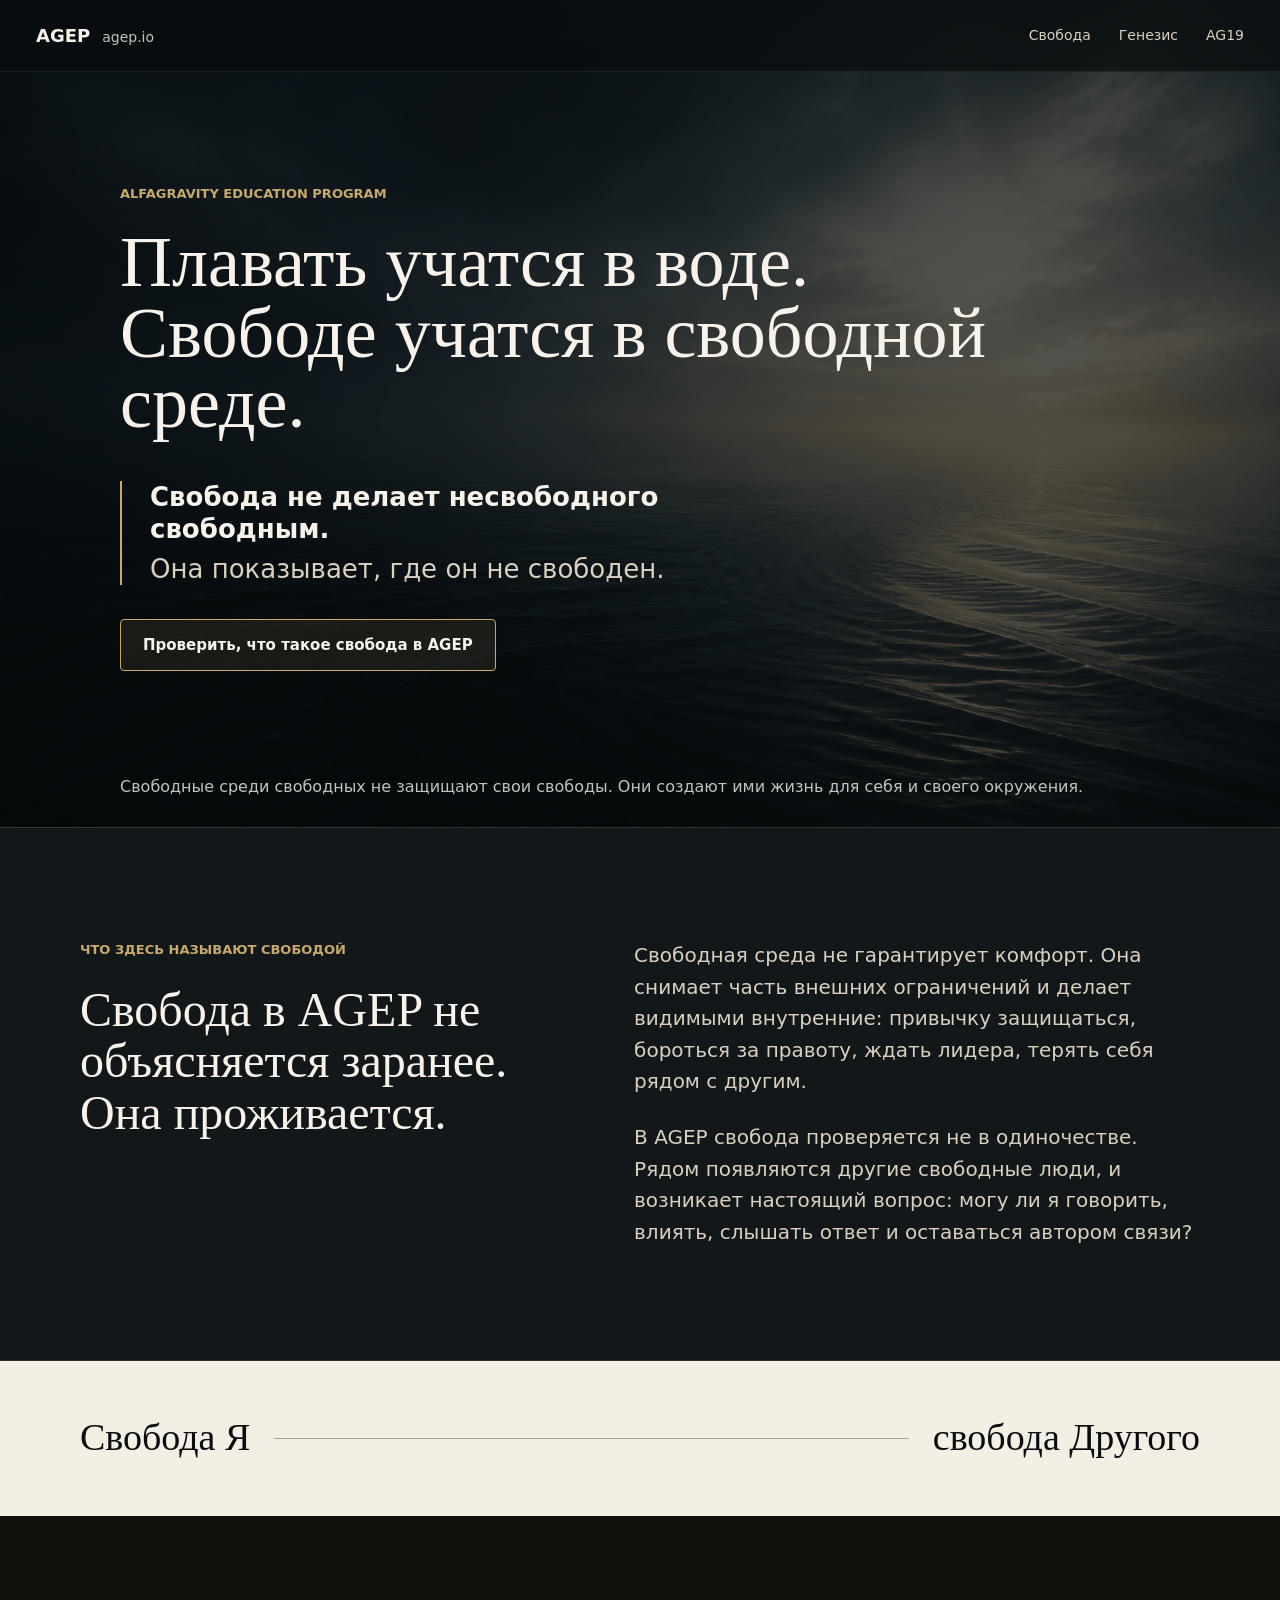
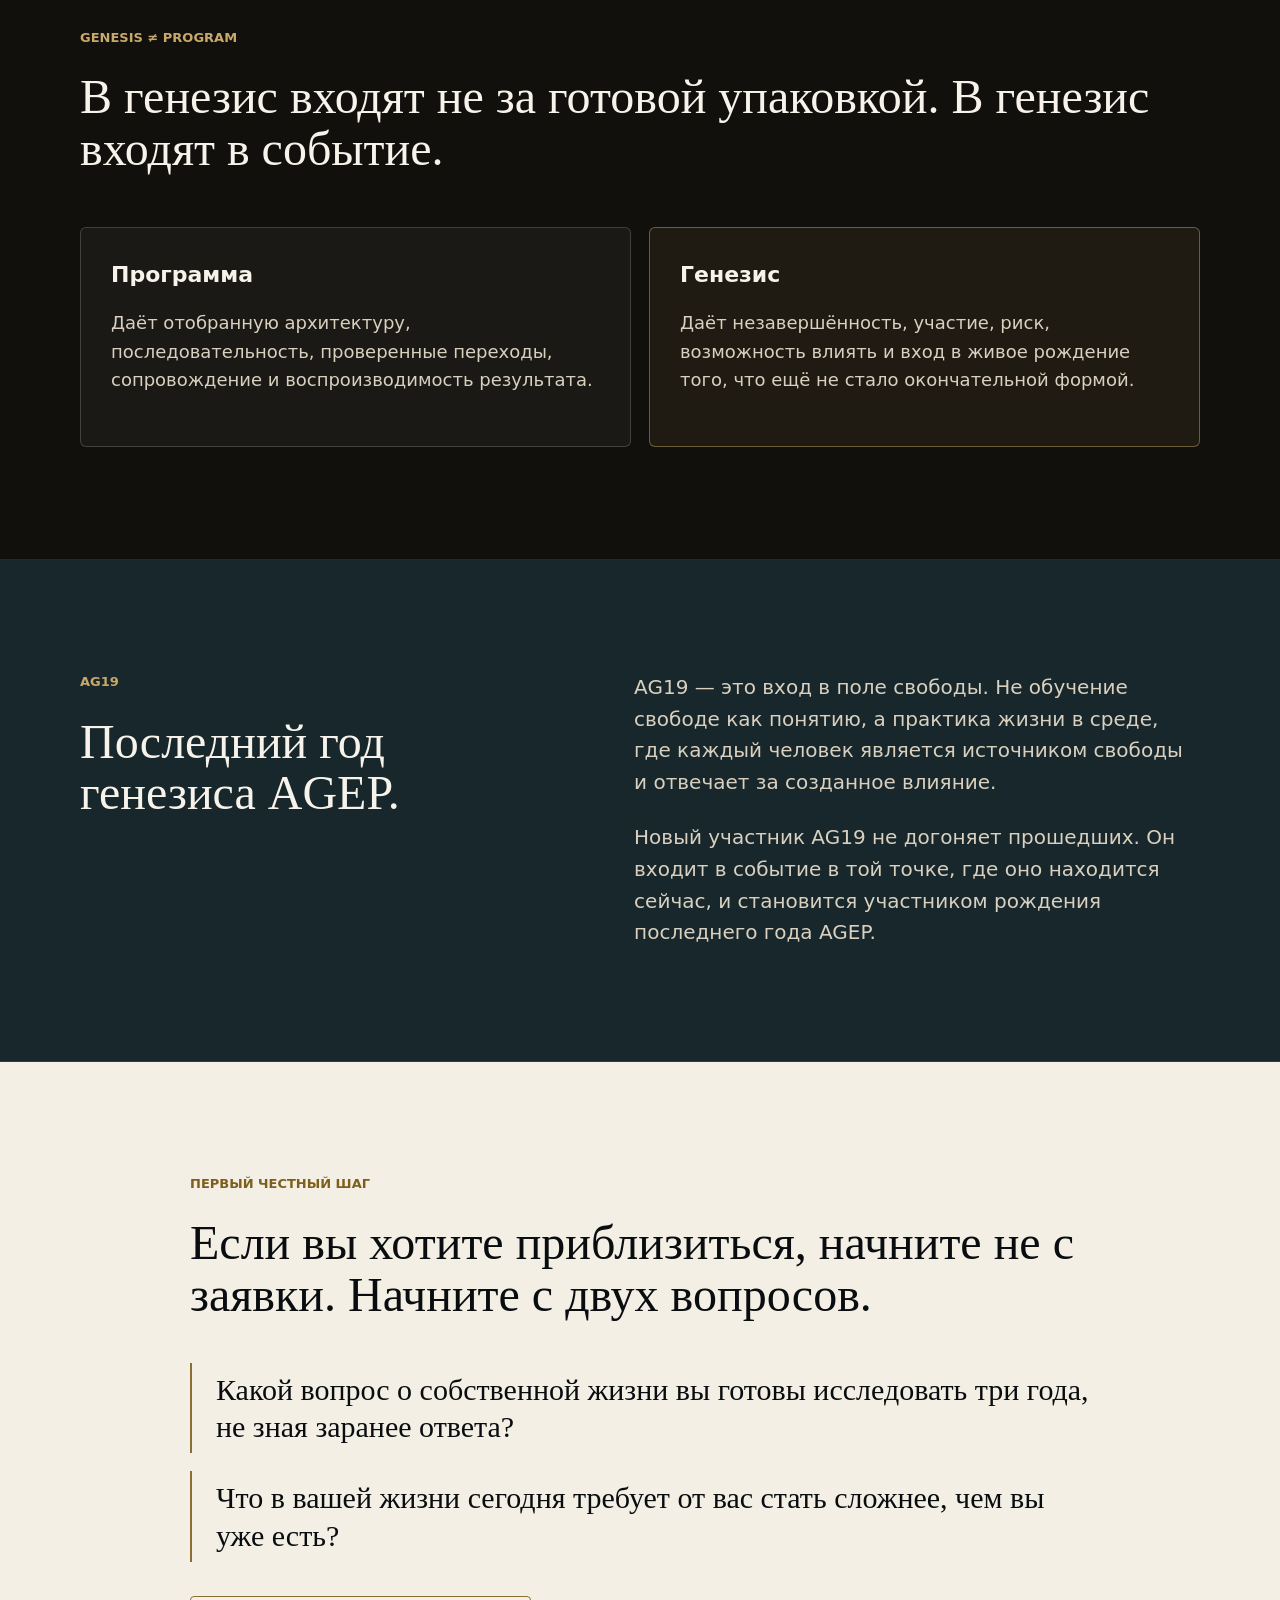
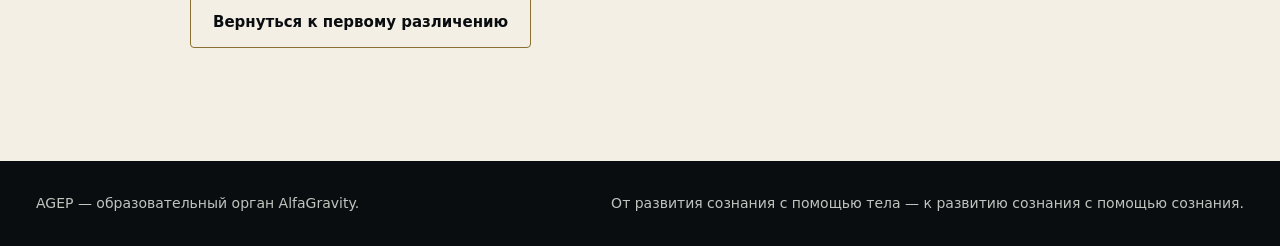
==== index.html @ 2c994db3 "Add first AGEP landing page" ====
<!doctype html>
<html lang="ru">
  <head>
    <meta charset="utf-8" />
    <meta name="viewport" content="width=device-width, initial-scale=1" />
    <title>AGEP — свобода в свободной среде</title>
    <meta
      name="description"
      content="AGEP — трёхлетняя среда AlfaGravity, где свобода проживается среди свободных и становится материалом создания жизни."
    />
    <meta property="og:title" content="AGEP — свобода в свободной среде" />
    <meta
      property="og:description"
      content="Свобода не делает несвободного свободным. Она показывает, где он не свободен."
    />
    <meta property="og:type" content="website" />
    <meta property="og:image" content="assets/hero-threshold.png" />
    <meta name="twitter:card" content="summary_large_image" />
    <link rel="preload" as="image" href="assets/hero-threshold.png" />
    <link rel="stylesheet" href="styles.css" />
  </head>
  <body>
    <a class="skip-link" href="#main">К содержанию</a>

    <header class="site-header" aria-label="Навигация">
      <a class="brand" href="#top" aria-label="agep.io">
        <span class="brand-mark">AGEP</span>
        <span class="brand-domain">agep.io</span>
      </a>
      <nav class="nav-links" aria-label="Разделы страницы">
        <a href="#freedom">Свобода</a>
        <a href="#genesis">Генезис</a>
        <a href="#ag19">AG19</a>
      </nav>
    </header>

    <main id="main">
      <section class="hero" id="top" aria-labelledby="hero-title">
        <img class="hero-image" src="assets/hero-threshold.png" alt="" />
        <div class="hero-shade" aria-hidden="true"></div>
        <div class="hero-content">
          <p class="eyebrow">AlfaGravity Education Program</p>
          <h1 id="hero-title">
            <span>Плавать учатся в воде.</span>
            <span>Свободе учатся в свободной среде.</span>
          </h1>
          <div class="hero-strike" aria-label="Главное различение">
            <p><strong>Свобода не делает несвободного свободным.</strong></p>
            <p>Она показывает, где он не свободен.</p>
          </div>
          <a class="primary-action" href="#freedom">Проверить, что такое свобода в AGEP</a>
        </div>
        <p class="hero-continuation">
          Свободные среди свободных не защищают свои свободы. Они создают ими жизнь для себя и своего окружения.
        </p>
      </section>

      <section class="section freedom-section" id="freedom" aria-labelledby="freedom-title">
        <div class="section-inner two-column">
          <div>
            <p class="section-kicker">Что здесь называют свободой</p>
            <h2 id="freedom-title">Свобода в AGEP не объясняется заранее. Она проживается.</h2>
          </div>
          <div class="body-copy">
            <p>
              Свободная среда не гарантирует комфорт. Она снимает часть внешних ограничений и делает видимыми
              внутренние: привычку защищаться, бороться за правоту, ждать лидера, терять себя рядом с другим.
            </p>
            <p>
              В AGEP свобода проверяется не в одиночестве. Рядом появляются другие свободные люди, и возникает
              настоящий вопрос: могу ли я говорить, влиять, слышать ответ и оставаться автором связи?
            </p>
          </div>
        </div>
      </section>

      <section class="section sentence-section" aria-label="Свободные среди свободных">
        <div class="sentence-line">
          <span>Свобода Я</span>
          <span class="line-rule" aria-hidden="true"></span>
          <span>свобода Другого</span>
        </div>
      </section>

      <section class="section genesis-section" id="genesis" aria-labelledby="genesis-title">
        <div class="section-inner">
          <p class="section-kicker">GENESIS ≠ PROGRAM</p>
          <h2 id="genesis-title">В генезис входят не за готовой упаковкой. В генезис входят в событие.</h2>
          <div class="contrast-grid">
            <article class="contrast-item">
              <h3>Программа</h3>
              <p>
                Даёт отобранную архитектуру, последовательность, проверенные переходы, сопровождение и
                воспроизводимость результата.
              </p>
            </article>
            <article class="contrast-item accent">
              <h3>Генезис</h3>
              <p>
                Даёт незавершённость, участие, риск, возможность влиять и вход в живое рождение того, что ещё не
                стало окончательной формой.
              </p>
            </article>
          </div>
        </div>
      </section>

      <section class="section ag19-section" id="ag19" aria-labelledby="ag19-title">
        <div class="section-inner two-column">
          <div>
            <p class="section-kicker">AG19</p>
            <h2 id="ag19-title">Последний год генезиса AGEP.</h2>
          </div>
          <div class="body-copy">
            <p>
              AG19 — это вход в поле свободы. Не обучение свободе как понятию, а практика жизни в среде, где
              каждый человек является источником свободы и отвечает за созданное влияние.
            </p>
            <p>
              Новый участник AG19 не догоняет прошедших. Он входит в событие в той точке, где оно находится
              сейчас, и становится участником рождения последнего года AGEP.
            </p>
          </div>
        </div>
      </section>

      <section class="section questions-section" id="questions" aria-labelledby="questions-title">
        <div class="section-inner questions-inner">
          <p class="section-kicker">Первый честный шаг</p>
          <h2 id="questions-title">Если вы хотите приблизиться, начните не с заявки. Начните с двух вопросов.</h2>
          <div class="question-list">
            <blockquote>
              Какой вопрос о собственной жизни вы готовы исследовать три года, не зная заранее ответа?
            </blockquote>
            <blockquote>
              Что в вашей жизни сегодня требует от вас стать сложнее, чем вы уже есть?
            </blockquote>
          </div>
          <a class="secondary-action" href="#top">Вернуться к первому различению</a>
        </div>
      </section>
    </main>

    <footer class="site-footer">
      <p>AGEP — образовательный орган AlfaGravity.</p>
      <p>От развития сознания с помощью тела — к развитию сознания с помощью сознания.</p>
    </footer>
  </body>
</html>
---- styles.css ----
:root {
  color-scheme: dark;
  --ink: #090d0f;
  --graphite: #121719;
  --deep: #18272b;
  --surface: #f4efe5;
  --muted: #bfc6c0;
  --text: #f7f3eb;
  --quiet: #d9d0bf;
  --brass: #c8a96a;
  --teal: #6fa9a1;
  --line: rgba(247, 243, 235, 0.18);
  --line-strong: rgba(247, 243, 235, 0.34);
}

* {
  box-sizing: border-box;
}

html {
  scroll-behavior: smooth;
}

body {
  margin: 0;
  background: var(--ink);
  color: var(--text);
  font-family: Inter, ui-sans-serif, system-ui, -apple-system, BlinkMacSystemFont, "Segoe UI", sans-serif;
  line-height: 1.5;
  text-rendering: optimizeLegibility;
}

a {
  color: inherit;
}

.skip-link {
  position: fixed;
  left: 16px;
  top: 16px;
  z-index: 30;
  transform: translateY(-72px);
  border: 1px solid var(--line-strong);
  background: var(--surface);
  color: var(--ink);
  padding: 10px 14px;
}

.skip-link:focus {
  transform: translateY(0);
}

.site-header {
  position: fixed;
  top: 0;
  left: 0;
  right: 0;
  z-index: 20;
  display: flex;
  align-items: center;
  justify-content: space-between;
  gap: 24px;
  padding: 22px 36px;
  color: var(--text);
  background: rgba(9, 13, 15, 0.72);
  border-bottom: 1px solid rgba(247, 243, 235, 0.08);
  backdrop-filter: blur(16px);
}

.brand {
  display: inline-flex;
  align-items: baseline;
  gap: 12px;
  text-decoration: none;
}

.brand-mark {
  font-size: 18px;
  font-weight: 700;
}

.brand-domain {
  font-size: 14px;
  color: var(--muted);
}

.nav-links {
  display: flex;
  align-items: center;
  gap: 28px;
  font-size: 14px;
  color: var(--quiet);
}

.nav-links a {
  text-decoration: none;
}

.nav-links a:hover,
.nav-links a:focus-visible {
  color: var(--text);
}

.hero {
  position: relative;
  min-height: 92svh;
  overflow: hidden;
  display: grid;
  align-items: center;
  padding: 120px 36px 92px;
  border-bottom: 1px solid var(--line);
}

.hero-image,
.hero-shade {
  position: absolute;
  inset: 0;
}

.hero-image {
  width: 100%;
  height: 100%;
  object-fit: cover;
  opacity: 0.72;
}

.hero-shade {
  background: rgba(6, 9, 10, 0.56);
}

.hero-content {
  position: relative;
  z-index: 1;
  width: min(1040px, 100%);
  margin: 0 auto;
}

.eyebrow,
.section-kicker {
  margin: 0 0 24px;
  color: var(--brass);
  font-size: 13px;
  font-weight: 700;
  text-transform: uppercase;
}

.hero h1 {
  margin: 0;
  max-width: 980px;
  font-family: Georgia, "Times New Roman", serif;
  font-size: 72px;
  line-height: 0.98;
  font-weight: 500;
}

.hero h1 span {
  display: block;
}

.hero-strike {
  max-width: 720px;
  margin-top: 42px;
  padding-left: 28px;
  border-left: 2px solid var(--brass);
}

.hero-strike p {
  margin: 0;
  font-size: 26px;
  line-height: 1.24;
}

.hero-strike p + p {
  margin-top: 8px;
  color: var(--quiet);
}

.primary-action,
.secondary-action {
  display: inline-flex;
  align-items: center;
  justify-content: center;
  min-height: 52px;
  margin-top: 34px;
  border: 1px solid var(--brass);
  border-radius: 4px;
  padding: 0 22px;
  color: var(--text);
  background: rgba(200, 169, 106, 0.1);
  text-decoration: none;
  font-size: 15px;
  font-weight: 700;
}

.primary-action:hover,
.primary-action:focus-visible,
.secondary-action:hover,
.secondary-action:focus-visible {
  background: var(--brass);
  color: var(--ink);
}

.hero-continuation {
  position: absolute;
  z-index: 1;
  left: 36px;
  right: 36px;
  bottom: 28px;
  width: min(1040px, calc(100% - 72px));
  margin: 0 auto;
  color: var(--muted);
  font-size: 16px;
}

.section {
  padding: 112px 36px;
  border-bottom: 1px solid rgba(247, 243, 235, 0.1);
}

.section-inner {
  width: min(1120px, 100%);
  margin: 0 auto;
}

.two-column {
  display: grid;
  grid-template-columns: minmax(0, 0.92fr) minmax(0, 1.08fr);
  gap: 72px;
  align-items: start;
}

.section h2 {
  margin: 0;
  font-family: Georgia, "Times New Roman", serif;
  font-size: 48px;
  line-height: 1.08;
  font-weight: 500;
}

.body-copy p {
  margin: 0;
  color: var(--quiet);
  font-size: 20px;
  line-height: 1.58;
}

.body-copy p + p {
  margin-top: 24px;
}

.freedom-section {
  background: var(--graphite);
}

.sentence-section {
  padding: 54px 36px;
  background: var(--surface);
  color: var(--ink);
}

.sentence-line {
  width: min(1120px, 100%);
  margin: 0 auto;
  display: grid;
  grid-template-columns: auto 1fr auto;
  align-items: center;
  gap: 24px;
  font-family: Georgia, "Times New Roman", serif;
  font-size: 38px;
  line-height: 1.2;
}

.line-rule {
  height: 1px;
  background: rgba(9, 13, 15, 0.32);
}

.genesis-section {
  background: #11100d;
}

.contrast-grid {
  display: grid;
  grid-template-columns: 1fr 1fr;
  gap: 18px;
  margin-top: 52px;
}

.contrast-item {
  min-height: 220px;
  border: 1px solid var(--line);
  border-radius: 6px;
  padding: 30px;
  background: rgba(247, 243, 235, 0.04);
}

.contrast-item.accent {
  border-color: rgba(200, 169, 106, 0.46);
  background: rgba(200, 169, 106, 0.08);
}

.contrast-item h3 {
  margin: 0 0 18px;
  font-size: 22px;
}

.contrast-item p {
  margin: 0;
  color: var(--quiet);
  font-size: 18px;
  line-height: 1.58;
}

.ag19-section {
  background: var(--deep);
}

.questions-section {
  background: var(--surface);
  color: var(--ink);
}

.questions-section .section-kicker {
  color: #7d5e1c;
}

.questions-inner {
  max-width: 900px;
}

.question-list {
  display: grid;
  gap: 18px;
  margin-top: 42px;
}

blockquote {
  margin: 0;
  border-left: 2px solid #8b6f32;
  padding: 8px 0 8px 24px;
  font-family: Georgia, "Times New Roman", serif;
  font-size: 30px;
  line-height: 1.24;
}

.secondary-action {
  color: var(--ink);
  border-color: #8b6f32;
  background: transparent;
}

.site-footer {
  display: flex;
  justify-content: space-between;
  gap: 24px;
  padding: 32px 36px;
  color: var(--muted);
  background: var(--ink);
  font-size: 14px;
}

.site-footer p {
  margin: 0;
}

@media (max-width: 980px) {
  .site-header {
    padding: 18px 24px;
  }

  .hero {
    padding: 110px 24px 96px;
  }

  .hero h1 {
    font-size: 56px;
  }

  .hero-strike p {
    font-size: 23px;
  }

  .section {
    padding: 86px 24px;
  }

  .two-column,
  .contrast-grid {
    grid-template-columns: 1fr;
    gap: 38px;
  }

  .section h2 {
    font-size: 40px;
  }

  .sentence-line {
    grid-template-columns: 1fr;
    gap: 12px;
    font-size: 34px;
  }

  .line-rule {
    width: 100%;
  }

  .hero-continuation {
    left: 24px;
    right: 24px;
    width: calc(100% - 48px);
  }

  .site-footer {
    flex-direction: column;
    padding: 30px 24px;
  }
}

@media (max-width: 680px) {
  .site-header {
    align-items: flex-start;
    padding: 16px 18px;
  }

  .brand {
    flex-direction: column;
    gap: 0;
  }

  .nav-links {
    gap: 12px;
    font-size: 13px;
  }

  .hero {
    min-height: 90svh;
    padding: 104px 18px 118px;
  }

  .hero h1 {
    font-size: 40px;
    line-height: 1.04;
  }

  .hero-strike {
    margin-top: 32px;
    padding-left: 18px;
  }

  .hero-strike p {
    font-size: 20px;
  }

  .primary-action,
  .secondary-action {
    width: 100%;
    min-height: 54px;
    padding: 0 16px;
    text-align: center;
    font-size: 14px;
  }

  .hero-continuation {
    bottom: 22px;
    left: 18px;
    right: 18px;
    width: calc(100% - 36px);
    font-size: 14px;
  }

  .section {
    padding: 70px 18px;
  }

  .section h2 {
    font-size: 32px;
  }

  .body-copy p,
  .contrast-item p {
    font-size: 17px;
  }

  .sentence-section {
    padding: 42px 18px;
  }

  .sentence-line {
    font-size: 28px;
  }

  .contrast-item {
    min-height: 0;
    padding: 24px;
  }

  blockquote {
    padding-left: 18px;
    font-size: 24px;
  }
}

@media (prefers-reduced-motion: reduce) {
  html {
    scroll-behavior: auto;
  }
}
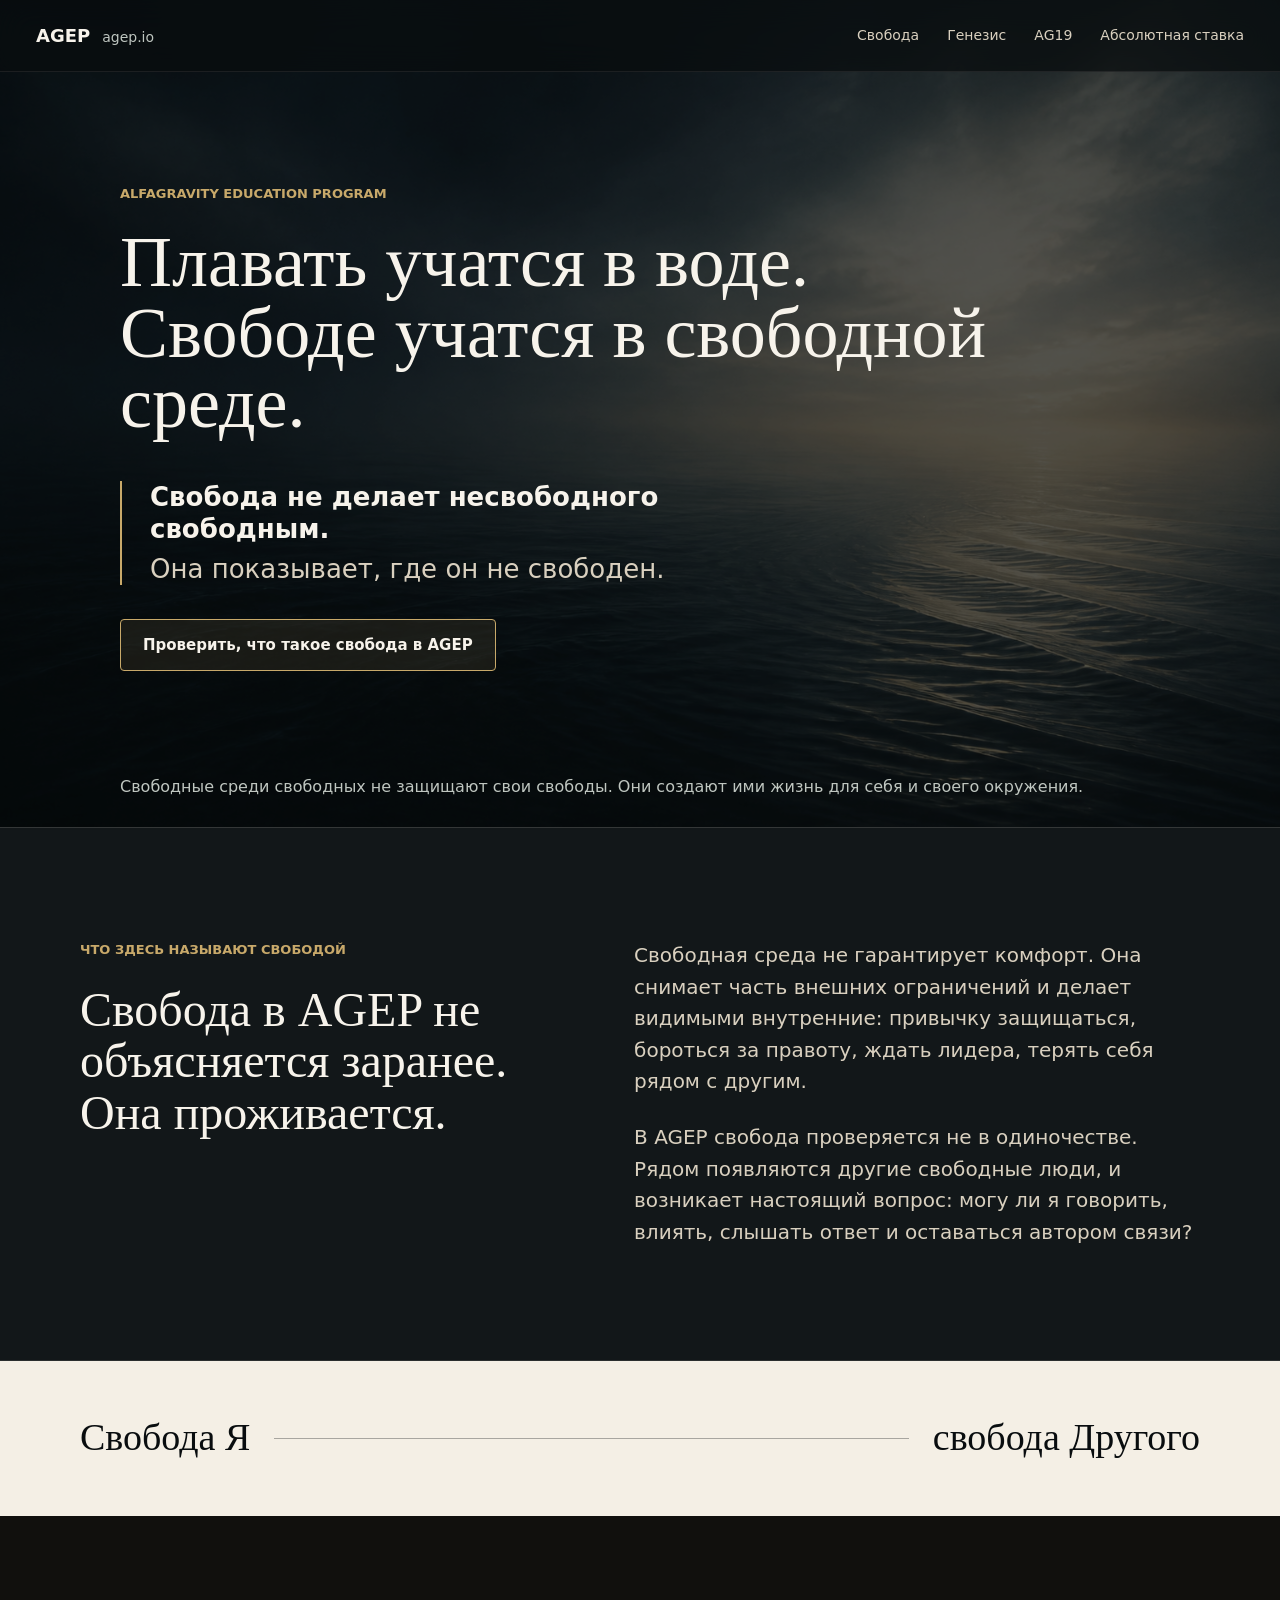
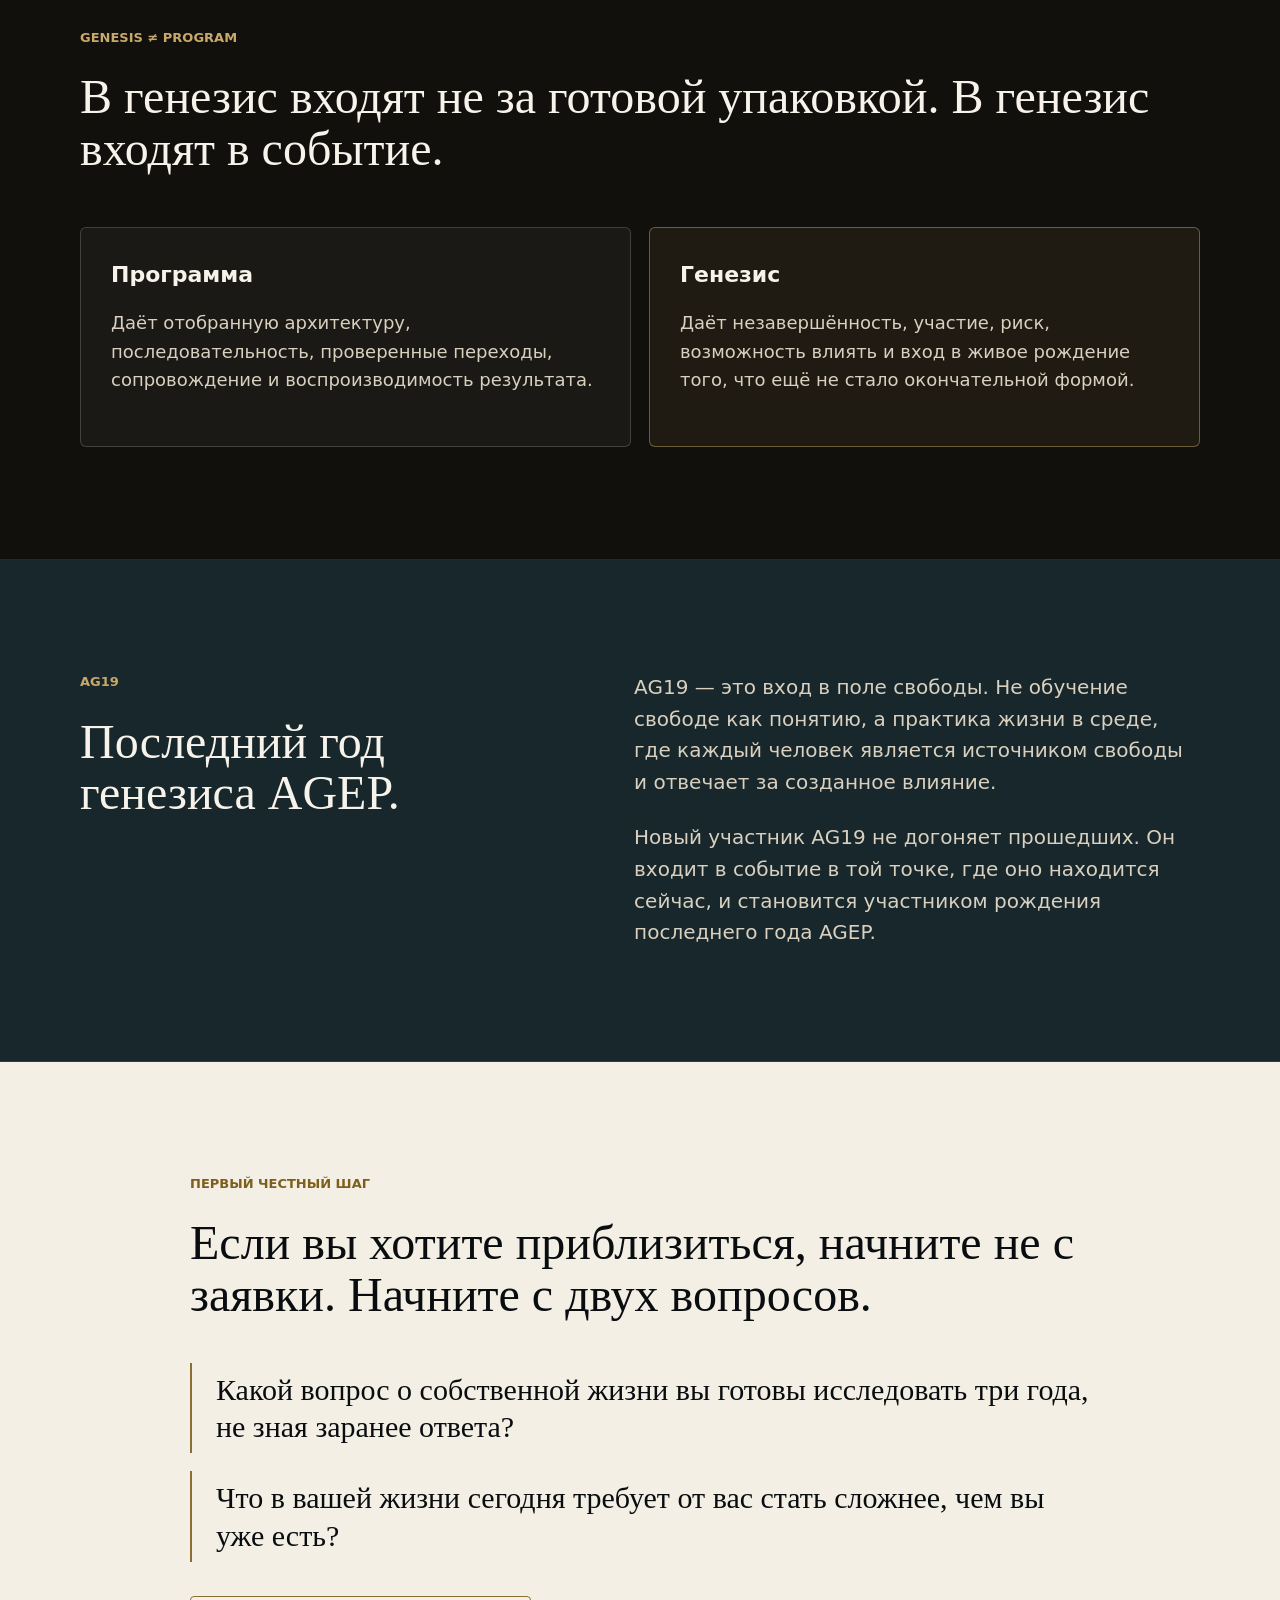
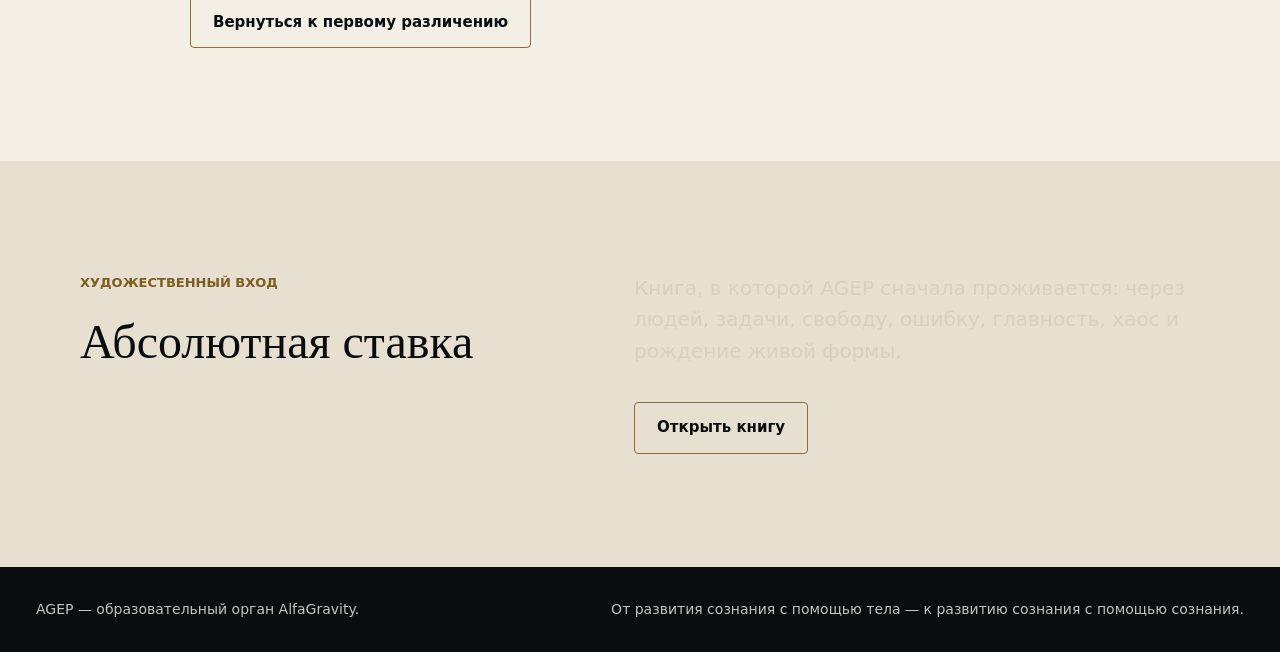
==== commit e07f0e4b: "Add book entry page" ====
--- a/index.html
+++ b/index.html
@@ -14,7 +14,7 @@
       content="Свобода не делает несвободного свободным. Она показывает, где он не свободен."
     />
     <meta property="og:type" content="website" />
-    <meta property="og:image" content="assets/hero-threshold.png" />
+    <meta property="og:image" content="https://agep.io/assets/hero-threshold.png" />
     <meta name="twitter:card" content="summary_large_image" />
     <link rel="preload" as="image" href="assets/hero-threshold.png" />
     <link rel="stylesheet" href="styles.css" />
@@ -31,6 +31,7 @@
         <a href="#freedom">Свобода</a>
         <a href="#genesis">Генезис</a>
         <a href="#ag19">AG19</a>
+        <a href="book/">Абсолютная ставка</a>
       </nav>
     </header>
 
@@ -139,6 +140,22 @@
           <a class="secondary-action" href="#top">Вернуться к первому различению</a>
         </div>
       </section>
+
+      <section class="section book-entry-section" aria-labelledby="book-entry-title">
+        <div class="section-inner two-column">
+          <div>
+            <p class="section-kicker">Художественный вход</p>
+            <h2 id="book-entry-title">Абсолютная ставка</h2>
+          </div>
+          <div class="body-copy">
+            <p>
+              Книга, в которой AGEP сначала проживается: через людей, задачи, свободу, ошибку, главность, хаос и
+              рождение живой формы.
+            </p>
+            <a class="secondary-action light-action" href="book/">Открыть книгу</a>
+          </div>
+        </div>
+      </section>
     </main>
 
     <footer class="site-footer">
--- a/styles.css
+++ b/styles.css
@@ -97,7 +97,8 @@
 }
 
 .nav-links a:hover,
-.nav-links a:focus-visible {
+.nav-links a:focus-visible,
+.nav-links a.is-active {
   color: var(--text);
 }
 
@@ -320,6 +321,163 @@
   color: var(--ink);
 }
 
+.book-entry-section {
+  background: #e7dfd0;
+  color: var(--ink);
+}
+
+.book-entry-section .section-kicker {
+  color: #7d5e1c;
+}
+
+.light-action {
+  color: var(--ink);
+  border-color: #8b6f32;
+  background: rgba(139, 111, 50, 0.07);
+}
+
+.book-page {
+  background: var(--surface);
+  color: var(--ink);
+}
+
+.book-hero {
+  position: relative;
+  min-height: 86svh;
+  overflow: hidden;
+  display: grid;
+  align-items: end;
+  padding: 132px 36px 92px;
+  color: var(--text);
+}
+
+.book-hero-content {
+  position: relative;
+  z-index: 1;
+  width: min(980px, 100%);
+  margin: 0 auto;
+}
+
+.book-hero h1 {
+  margin: 0;
+  font-family: Georgia, "Times New Roman", serif;
+  font-size: 78px;
+  line-height: 1;
+  font-weight: 500;
+}
+
+.book-lead {
+  max-width: 760px;
+  margin: 34px 0 0;
+  color: var(--quiet);
+  font-size: 24px;
+  line-height: 1.44;
+}
+
+.book-actions {
+  display: flex;
+  flex-wrap: wrap;
+  gap: 14px;
+}
+
+.ghost-action {
+  color: var(--text);
+  border-color: var(--line-strong);
+  background: rgba(247, 243, 235, 0.05);
+}
+
+.book-reader-section {
+  padding: 92px 36px 108px;
+  background: var(--surface);
+  color: var(--ink);
+}
+
+.reader-layout {
+  width: min(1180px, 100%);
+  margin: 0 auto;
+  display: grid;
+  grid-template-columns: 260px minmax(0, 760px);
+  gap: 76px;
+  align-items: start;
+}
+
+.reader-toc {
+  position: sticky;
+  top: 102px;
+  display: grid;
+  gap: 14px;
+  color: rgba(9, 13, 15, 0.68);
+  font-size: 15px;
+}
+
+.reader-toc a,
+.reader-toc span {
+  display: block;
+  text-decoration: none;
+}
+
+.reader-toc a.is-active {
+  color: var(--ink);
+  font-weight: 700;
+}
+
+.reader-label {
+  margin: 0 0 10px;
+  color: #7d5e1c;
+  font-size: 12px;
+  font-weight: 700;
+  text-transform: uppercase;
+}
+
+.reader-note {
+  margin: 18px 0 0;
+  color: rgba(9, 13, 15, 0.58);
+  font-size: 14px;
+  line-height: 1.5;
+}
+
+.chapter {
+  font-family: Georgia, "Times New Roman", serif;
+}
+
+.chapter h2 {
+  margin: 0 0 38px;
+  font-size: 54px;
+  line-height: 1.05;
+  font-weight: 500;
+}
+
+.chapter p {
+  margin: 0;
+  font-size: 22px;
+  line-height: 1.72;
+}
+
+.chapter p + p {
+  margin-top: 18px;
+}
+
+.chapter hr {
+  width: 100%;
+  height: 1px;
+  margin: 48px 0;
+  border: 0;
+  background: rgba(9, 13, 15, 0.18);
+}
+
+.chapter-time {
+  color: #7d5e1c;
+  font-family: Inter, ui-sans-serif, system-ui, -apple-system, BlinkMacSystemFont, "Segoe UI", sans-serif;
+  font-size: 14px !important;
+  font-weight: 700;
+  text-transform: uppercase;
+}
+
+.reader-next {
+  margin-top: 44px;
+  font-family: Inter, ui-sans-serif, system-ui, -apple-system, BlinkMacSystemFont, "Segoe UI", sans-serif;
+}
+
 .questions-section .section-kicker {
   color: #7d5e1c;
 }
@@ -418,18 +576,24 @@
 
 @media (max-width: 680px) {
   .site-header {
-    align-items: flex-start;
+    flex-direction: column;
+    align-items: stretch;
+    gap: 10px;
     padding: 16px 18px;
   }
 
   .brand {
-    flex-direction: column;
-    gap: 0;
+    flex-direction: row;
+    gap: 10px;
   }
 
   .nav-links {
-    gap: 12px;
+    width: 100%;
+    gap: 16px;
     font-size: 13px;
+    overflow-x: auto;
+    padding-bottom: 4px;
+    white-space: nowrap;
   }
 
   .hero {
@@ -476,6 +640,48 @@
     font-size: 32px;
   }
 
+  .book-hero {
+    min-height: 82svh;
+    padding: 132px 18px 72px;
+  }
+
+  .book-hero h1 {
+    font-size: 46px;
+  }
+
+  .book-lead {
+    font-size: 19px;
+  }
+
+  .book-actions {
+    display: grid;
+    gap: 0;
+  }
+
+  .book-reader-section {
+    padding: 64px 18px 78px;
+  }
+
+  .reader-layout {
+    grid-template-columns: 1fr;
+    gap: 42px;
+  }
+
+  .reader-toc {
+    position: static;
+    padding-bottom: 28px;
+    border-bottom: 1px solid rgba(9, 13, 15, 0.16);
+  }
+
+  .chapter h2 {
+    font-size: 38px;
+  }
+
+  .chapter p {
+    font-size: 19px;
+    line-height: 1.68;
+  }
+
   .body-copy p,
   .contrast-item p {
     font-size: 17px;
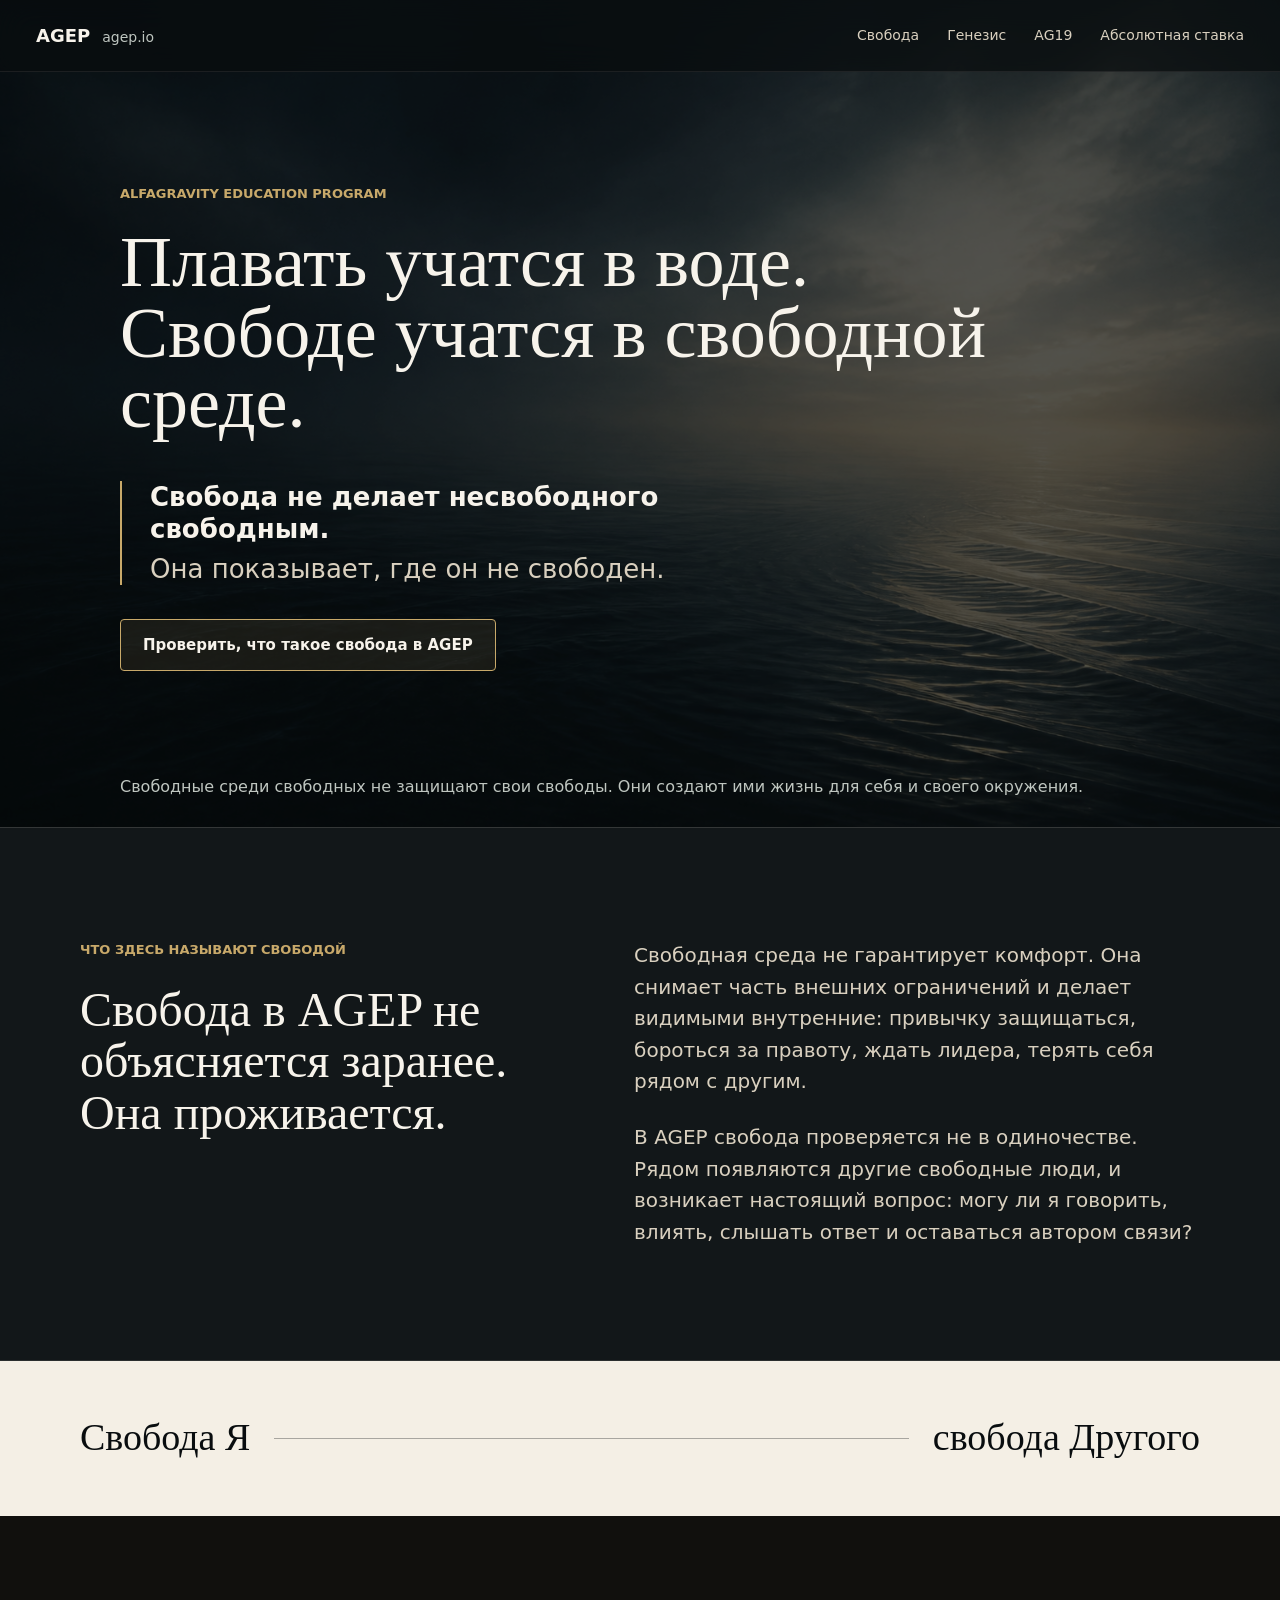
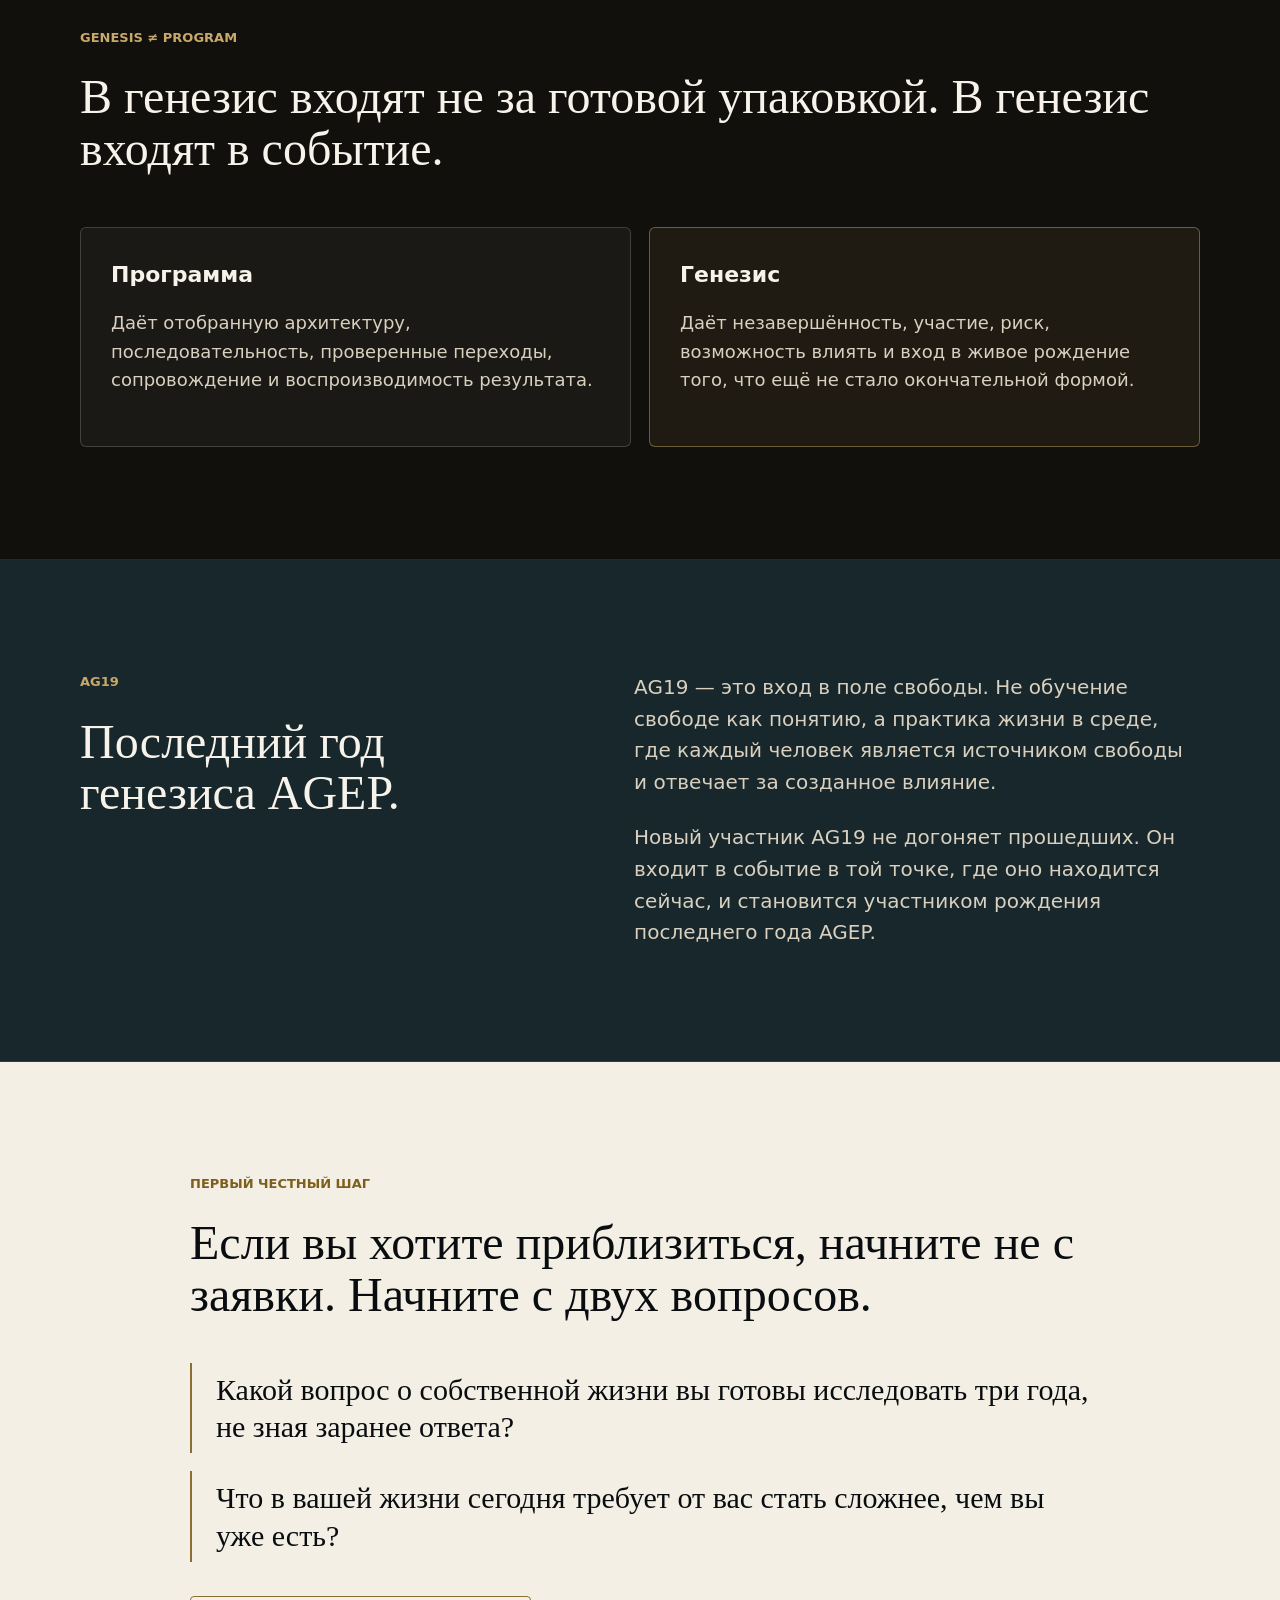
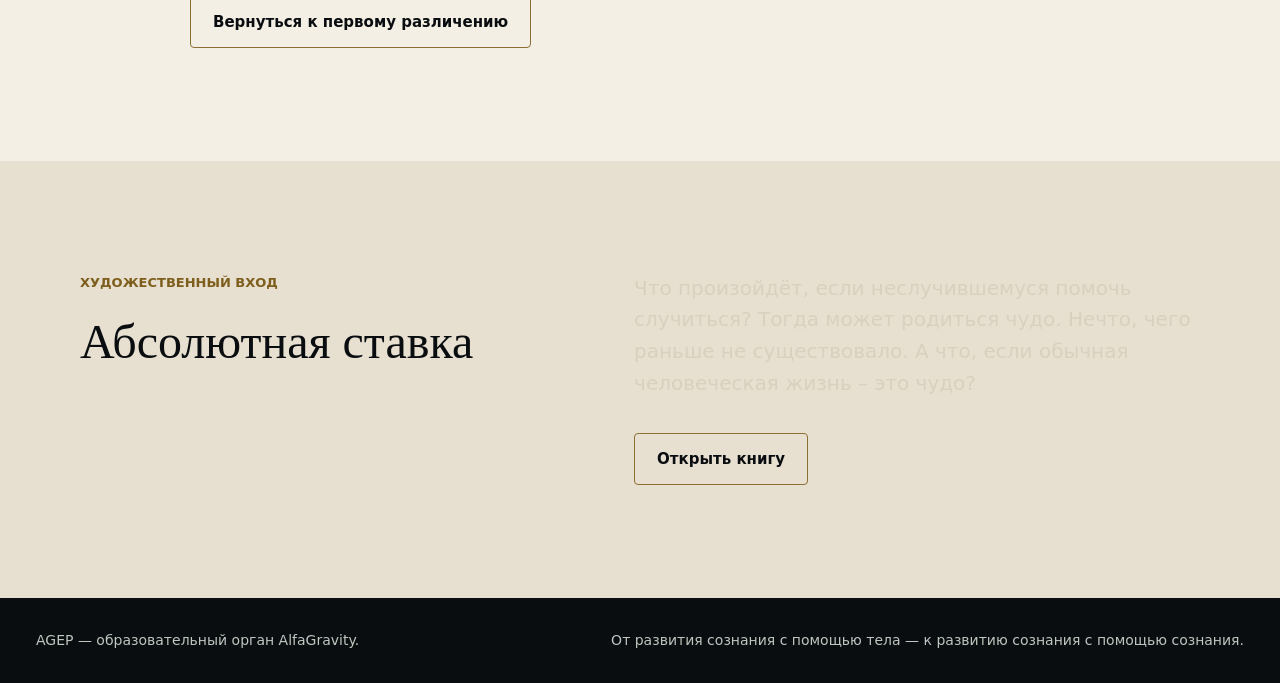
==== commit ebd5b5c0: "Refine book page opening copy" ====
--- a/index.html
+++ b/index.html
@@ -149,8 +149,8 @@
           </div>
           <div class="body-copy">
             <p>
-              Книга, в которой AGEP сначала проживается: через людей, задачи, свободу, ошибку, главность, хаос и
-              рождение живой формы.
+              Что произойдёт, если неслучившемуся помочь случиться? Тогда может родиться чудо. Нечто, чего раньше не
+              существовало. А что, если обычная человеческая жизнь – это чудо?
             </p>
             <a class="secondary-action light-action" href="book/">Открыть книгу</a>
           </div>
